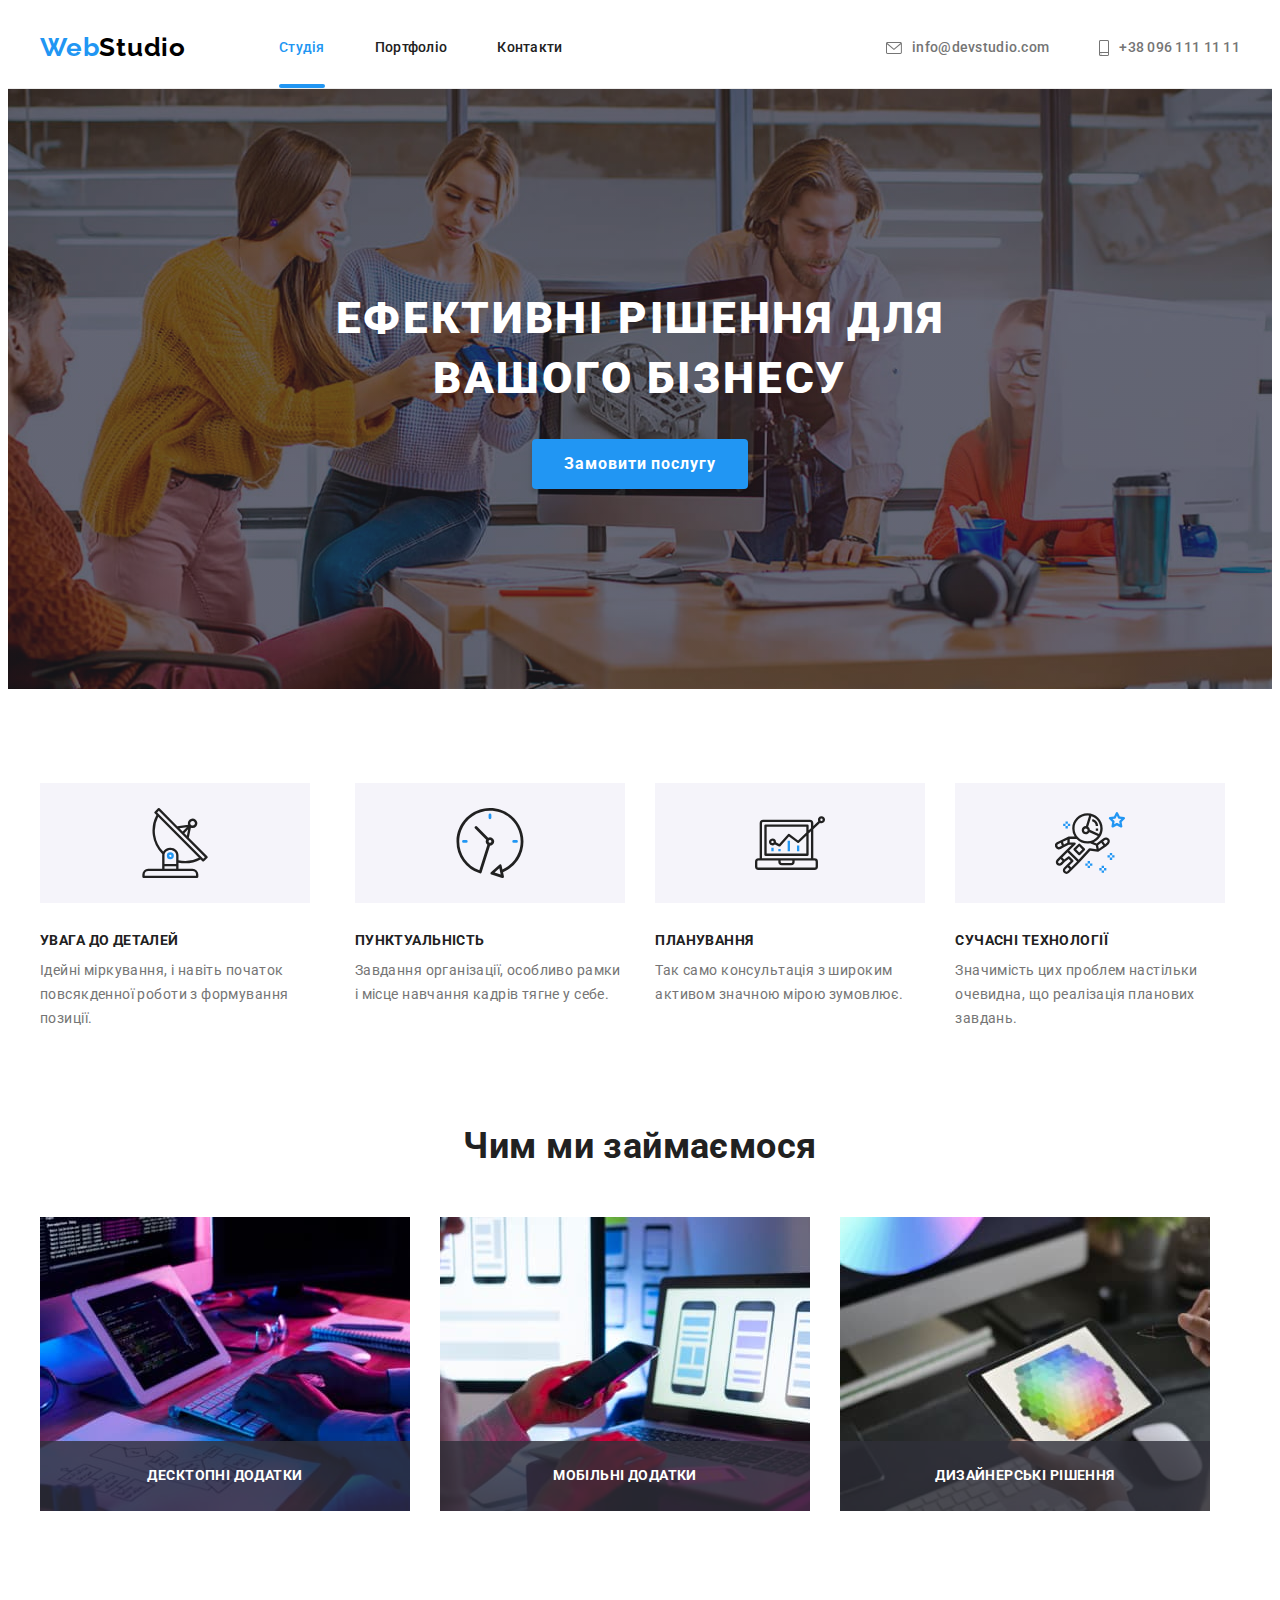
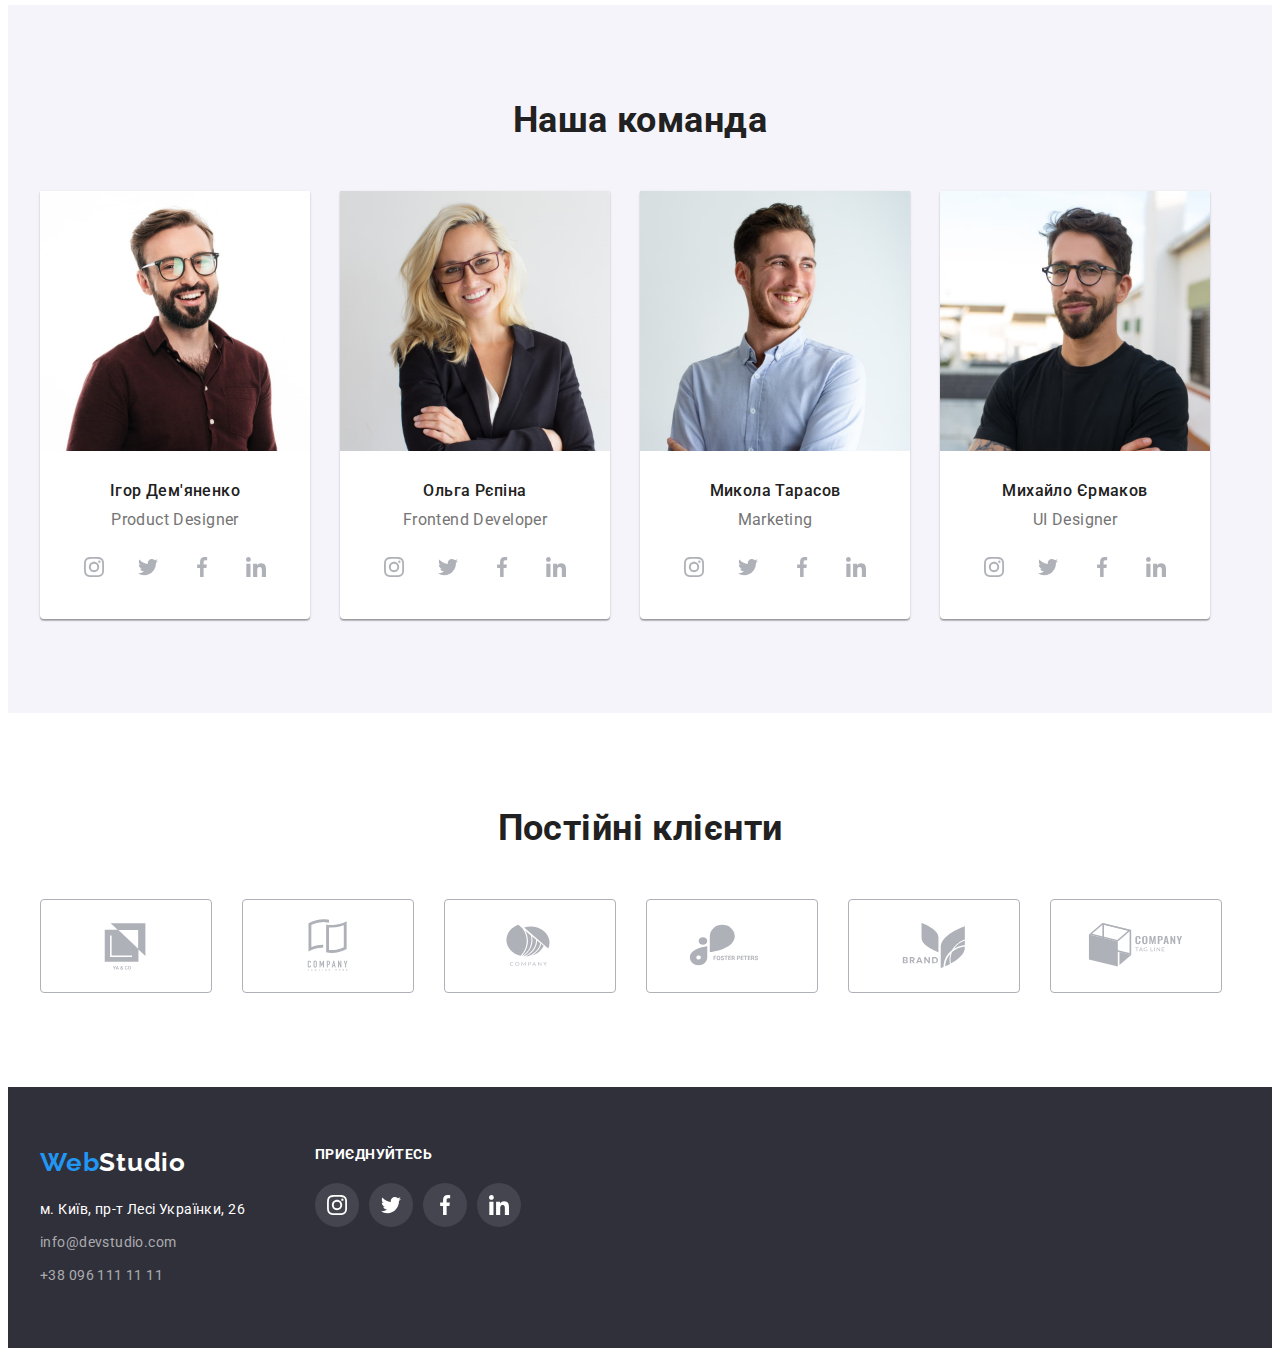
==== index.html @ d4754091 "Initial commit" ====
<!DOCTYPE html>
<html lang="uk">
  <head>
    <meta charset="UTF-8" />
    <meta http-equiv="X-UA-Compatible" content="IE=edge" />
    <meta name="viewport" content="width=device-width, initial-scale=1.0" />
    <title>Студія</title>
    <link rel="preconnect" href="https://fonts.googleapis.com" />
    <link rel="preconnect" href="https://fonts.gstatic.com" crossorigin />
    <link
      href="https://fonts.googleapis.com/css2?family=Raleway:wght@700&family=Roboto:wght@400;500;700;900&display=swap"
      rel="stylesheet"
    />
    <link
      rel="stylesheet"
      href="https://cdnjs.cloudflare.com/ajax/libs/modern-normalize/1.1.0/modern-normalize.min.css"
      integrity="sha512-wpPYUAdjBVSE4KJnH1VR1HeZfpl1ub8YT/NKx4PuQ5NmX2tKuGu6U/JRp5y+Y8XG2tV+wKQpNHVUX03MfMFn9Q=="
      crossorigin="anonymous"
      referrerpolicy="no-referrer"
    />
    <link rel="stylesheet" href="css/styles.css" />
  </head>
  <body>
    <!-- Шапка сайта -->
    <header class="page-header">
      <div class="container">
        <nav class="site-nav">
          <a href="./index.html" class="logo logo-header">
            <span>Web</span>Studio</a
          >
          <ul class="nav-list">
            <li class="item">
              <a href="index.html" class="nav-link active">Студія</a>
            </li>
            <li class="item">
              <a href="portfolio.html" class="nav-link">Портфоліо</a>
            </li>
            <li class="item"><a href="" class="nav-link">Контакти</a></li>
          </ul>
        </nav>
        <ul class="contact">
          <li class="item contact-item">
            <a href="mailto:info@devstudio.com" class="contact-link">
              <svg class="icon" width="16" height="12">
                <use href="./images/icons.svg#envelope"></use>
              </svg>
              info@devstudio.com
            </a>
          </li>
          <li class="item">
            <a href="tel:+380961111111" class="contact-link">
              <svg class="icon" width="10" height="16">
                <use href="./images/icons.svg#smartphone"></use></svg
              >+38 096 111 11 11
            </a>
          </li>
        </ul>
      </div>
    </header>
    <main>
      <!-- Герой -->
      <section class="hero section">
        <h1 class="title-hero">Ефективні рішення для вашого бізнесу</h1>
        <button type="button" class="btn" data-modal-open>
          Замовити послугу
        </button>
      </section>
      <!-- Преимущества -->
      <section class="section features">
        <div class="container">
          <h2 class="visually-hidden">Переваги</h2>
          <ul class="features-list">
            <li class="features-items">
              <div class="features-icon-container">
                <svg width="70" height="70">
                  <use href="./images/icons.svg#antenna"></use>
                </svg>
              </div>
              <h3 class="features-heading heading">Увага до деталей</h3>
              <p class="features-text">
                Ідейні міркування, і навіть початок повсякденної роботи з
                формування позиції.
              </p>
            </li>
            <li class="features-items">
              <div class="features-icon-container">
                <svg width="70" height="70">
                  <use href="./images/icons.svg#clock"></use>
                </svg>
              </div>
              <h3 class="features-heading heading">ПУНКТУАЛЬНІСТЬ</h3>
              <p class="features-text">
                Завдання організації, особливо рамки і місце навчання кадрів
                тягне у себе.
              </p>
            </li>
            <li class="features-items">
              <div class="features-icon-container">
                <svg width="70" height="70">
                  <use href="./images/icons.svg#diagram"></use>
                </svg>
              </div>
              <h3 class="features-heading heading">ПЛАНУВАННЯ</h3>
              <p class="features-text">
                Так само консультація з широким активом значною мірою зумовлює.
              </p>
            </li>
            <li class="features-items">
              <div class="features-icon-container">
                <svg width="70" height="70">
                  <use href="./images/icons.svg#astronaut"></use>
                </svg>
              </div>
              <h3 class="features-heading heading">СУЧАСНІ ТЕХНОЛОГІЇ</h3>
              <p class="features-text">
                Значимість цих проблем настільки очевидна, що реалізація
                планових завдань.
              </p>
            </li>
          </ul>
        </div>
      </section>
      <!-- Чем мы занимаемся -->
      <section class="section work">
        <div class="container">
          <h2 class="title">Чим ми займаємося</h2>
          <ul class="work-list">
            <li class="work-items">
              <img
                src="./images/box1.jpg"
                alt="Десктопное приложение"
                width="370"
              />
              <p class="work-heading heading">Десктопні додатки</p>
            </li>
            <li class="work-items">
              <img
                src="./images/box2.jpg"
                alt="Мобильное приложение"
                width="370"
              />
              <p class="work-heading heading">Мобільні додатки</p>
            </li>
            <li class="work-items">
              <img
                src="./images/box3.jpg"
                alt="Дизайнерское решения"
                width="370"
              />
              <p class="work-heading heading">Дизайнерські рішення</p>
            </li>
          </ul>
        </div>
      </section>
      <!-- Команда -->
      <section class="section team">
        <div class="container">
          <h2 class="title">Наша команда</h2>
          <ul class="team-list">
            <li class="team-items">
              <img
                src="./images/demianenko.jpg"
                alt="Фото Игоря Демьяненко"
                width="270"
              />
              <div class="team-wrapor">
                <h3 class="team-name">Ігор Дем'яненко</h3>
                <p class="team-position">Product Designer</p>
                <ul class="social-list">
                  <li class="socials-item">
                    <a
                      class="socials-link"
                      href=""
                      target="_blank"
                      rel="nofollow noopener noreferrer"
                      aria-label="Instagram"
                      ><svg class="socials-icon" width="20" height="20">
                        <use href="./images/icons.svg#instagram"></use></svg
                    ></a>
                  </li>
                  <li class="socials-item">
                    <a
                      class="socials-link"
                      href=""
                      target="_blank"
                      rel="nofollow noopener noreferrer"
                      aria-label="Twitter"
                      ><svg class="socials-icon" width="20" height="20">
                        <use href="./images/icons.svg#twitter"></use></svg
                    ></a>
                  </li>
                  <li class="socials-item">
                    <a
                      class="socials-link"
                      href=""
                      target="_blank"
                      rel="nofollow noopener noreferrer"
                      aria-label="Facebook"
                      ><svg class="socials-icon" width="20" height="20">
                        <use href="./images/icons.svg#facebook"></use></svg
                    ></a>
                  </li>
                  <li class="socials-item">
                    <a
                      class="socials-link"
                      href=""
                      target="_blank"
                      rel="nofollow noopener noreferrer"
                      aria-label="LinkedIn"
                      ><svg class="socials-icon" width="20" height="20">
                        <use href="./images/icons.svg#linkedin"></use></svg
                    ></a>
                  </li>
                </ul>
              </div>
            </li>
            <li class="team-items">
              <img
                src="./images/repina.jpg"
                alt="Фото Ольги Репиной"
                width="270"
              />
              <div class="team-wrapor">
                <h3 class="team-name">Ольга Рєпіна</h3>
                <p class="team-position">Frontend Developer</p>
                <ul class="social-list">
                  <li class="socials-item">
                    <a
                      class="socials-link"
                      href=""
                      target="_blank"
                      rel="nofollow noopener noreferrer"
                      aria-label="Instagram"
                      ><svg class="socials-icon" width="20" height="20">
                        <use href="./images/icons.svg#instagram"></use></svg
                    ></a>
                  </li>
                  <li class="socials-item">
                    <a
                      class="socials-link"
                      href=""
                      target="_blank"
                      rel="nofollow noopener noreferrer"
                      aria-label="Twitter"
                      ><svg class="socials-icon" width="20" height="20">
                        <use href="./images/icons.svg#twitter"></use></svg
                    ></a>
                  </li>
                  <li class="socials-item">
                    <a
                      class="socials-link"
                      href=""
                      target="_blank"
                      rel="nofollow noopener noreferrer"
                      aria-label="Facebook"
                      ><svg class="socials-icon" width="20" height="20">
                        <use href="./images/icons.svg#facebook"></use></svg
                    ></a>
                  </li>
                  <li class="socials-item">
                    <a
                      class="socials-link"
                      href=""
                      target="_blank"
                      rel="nofollow noopener noreferrer"
                      aria-label="LinkedIn"
                      ><svg class="socials-icon" width="20" height="20">
                        <use href="./images/icons.svg#linkedin"></use></svg
                    ></a>
                  </li>
                </ul>
              </div>
            </li>
            <li class="team-items">
              <img
                src="./images/tarasov.jpg"
                alt="Фото Николая Тарасова"
                width="270"
              />
              <div class="team-wrapor">
                <h3 class="team-name">Микола Тарасов</h3>
                <p class="team-position">Marketing</p>
                <ul class="social-list">
                  <li class="socials-item">
                    <a
                      class="socials-link"
                      href=""
                      target="_blank"
                      rel="nofollow noopener noreferrer"
                      aria-label="Instagram"
                      ><svg class="socials-icon" width="20" height="20">
                        <use href="./images/icons.svg#instagram"></use></svg
                    ></a>
                  </li>
                  <li class="socials-item">
                    <a
                      class="socials-link"
                      href=""
                      target="_blank"
                      rel="nofollow noopener noreferrer"
                      aria-label="Twitter"
                      ><svg class="socials-icon" width="20" height="20">
                        <use href="./images/icons.svg#twitter"></use></svg
                    ></a>
                  </li>
                  <li class="socials-item">
                    <a
                      class="socials-link"
                      href=""
                      target="_blank"
                      rel="nofollow noopener noreferrer"
                      aria-label="Facebook"
                      ><svg class="socials-icon" width="20" height="20">
                        <use href="./images/icons.svg#facebook"></use></svg
                    ></a>
                  </li>
                  <li class="socials-item">
                    <a
                      class="socials-link"
                      href=""
                      target="_blank"
                      rel="nofollow noopener noreferrer"
                      aria-label="LinkedIn"
                      ><svg class="socials-icon" width="20" height="20">
                        <use href="./images/icons.svg#linkedin"></use></svg
                    ></a>
                  </li>
                </ul>
              </div>
            </li>
            <li class="team-items">
              <img
                src="./images/yermakov.jpg"
                alt="Фото Михаила Ермакова"
                width="270"
              />
              <div class="team-wrapor">
                <h3 class="team-name">Михайло Єрмаков</h3>
                <p class="team-position">UI Designer</p>
                <ul class="social-list">
                  <li class="socials-item">
                    <a
                      class="socials-link team-socials-link"
                      href=""
                      target="_blank"
                      rel="nofollow noopener noreferrer"
                      aria-label="Instagram"
                      ><svg class="socials-icon" width="20" height="20">
                        <use href="./images/icons.svg#instagram"></use></svg
                    ></a>
                  </li>
                  <li class="socials-item">
                    <a
                      class="socials-link"
                      href=""
                      target="_blank"
                      rel="nofollow noopener noreferrer"
                      aria-label="Twitter"
                      ><svg class="socials-icon" width="20" height="20">
                        <use href="./images/icons.svg#twitter"></use></svg
                    ></a>
                  </li>
                  <li class="socials-item">
                    <a
                      class="socials-link"
                      href=""
                      target="_blank"
                      rel="nofollow noopener noreferrer"
                      aria-label="Facebook"
                      ><svg class="socials-icon" width="20" height="20">
                        <use href="./images/icons.svg#facebook"></use></svg
                    ></a>
                  </li>
                  <li class="socials-item">
                    <a
                      class="socials-link"
                      href=""
                      target="_blank"
                      rel="nofollow noopener noreferrer"
                      aria-label="LinkedIn"
                      ><svg class="socials-icon" width="20" height="20">
                        <use href="./images/icons.svg#linkedin"></use></svg
                    ></a>
                  </li>
                </ul>
              </div>
            </li>
          </ul>
        </div>
      </section>
      <!-- Клієнти -->

      <section class="section">
        <div class="container">
          <h2 class="title">Постійні клієнти</h2>
          <div>
            <ul class="clients-list">
              <li class="clients-item">
                <a
                  class="clients-link"
                  href=""
                  target="_blank"
                  rel="nofollow noopener noreferrer"
                  aria-label="Company"
                  ><svg class="clients-icon" width="106" height="60">
                    <use href="./images/icons.svg#logo-1"></use></svg
                ></a>
              </li>
              <li>
                <a
                  class="clients-link"
                  href=""
                  target="_blank"
                  rel="nofollow noopener noreferrer"
                  aria-label="Company"
                  ><svg class="clients-icon" width="106" height="60">
                    <use href="./images/icons.svg#logo-2"></use></svg
                ></a>
              </li>
              <li>
                <a
                  class="clients-link"
                  href=""
                  target="_blank"
                  rel="nofollow noopener noreferrer"
                  aria-label="Company"
                  ><svg class="clients-icon" width="106" height="60">
                    <use href="./images/icons.svg#logo-3"></use></svg
                ></a>
              </li>
              <li>
                <a
                  class="clients-link"
                  href=""
                  target="_blank"
                  rel="nofollow noopener noreferrer"
                  aria-label="Company"
                  ><svg class="clients-icon" width="106" height="60">
                    <use href="./images/icons.svg#logo-4"></use></svg
                ></a>
              </li>
              <li>
                <a
                  class="clients-link"
                  href=""
                  target="_blank"
                  rel="nofollow noopener noreferrer"
                  aria-label="Company"
                  ><svg class="clients-icon" width="106" height="60">
                    <use href="./images/icons.svg#logo-5"></use></svg
                ></a>
              </li>
              <li>
                <a
                  class="clients-link"
                  href=""
                  target="_blank"
                  rel="nofollow noopener noreferrer"
                  aria-label="Company"
                  ><svg class="clients-icon" width="106" height="60">
                    <use href="./images/icons.svg#logo-6"></use></svg
                ></a>
              </li>
            </ul>
          </div>
        </div>
      </section>
    </main>
    <!-- Футер -->
    <footer class="footer">
      <div class="container footer-container">
        <div>
          <a href="./index.html" class="logo logo-footer">
            <span>Web</span>Studio</a
          >
          <address>
            <ul class="address-list">
              <li class="address-items">
                <a href="" class="footer-contact"
                  >м. Київ, пр-т Лесі Українки, 26</a
                >
              </li>
              <li class="address-items">
                <a href="mailto:info@devstudio.com" class="link-footer"
                  >info@devstudio.com</a
                >
              </li>
              <li class="address-items">
                <a href="tel:+380961111111" class="link-footer"
                  >+38 096 111 11 11</a
                >
              </li>
            </ul>
          </address>
        </div>
        <div class="footer-social-wrap">
          <h2 class="footer-social-title">приєднуйтесь</h2>
          <ul class="social-list">
            <li class="socials-item">
              <a
                class="socials-link footer-socials-link"
                href=""
                target="_blank"
                rel="nofollow noopener noreferrer"
                aria-label="Instagram"
                ><svg class="footer-icon" width="20" height="20">
                  <use href="./images/icons.svg#instagram"></use></svg
              ></a>
            </li>
            <li class="socials-item">
              <a
                class="socials-link footer-socials-link"
                href=""
                target="_blank"
                rel="nofollow noopener noreferrer"
                aria-label="Twitter"
                ><svg class="footer-icon" width="20" height="20">
                  <use href="./images/icons.svg#twitter"></use></svg
              ></a>
            </li>
            <li class="socials-item">
              <a
                class="socials-link footer-socials-link"
                href=""
                target="_blank"
                rel="nofollow noopener noreferrer"
                aria-label="Facebook"
                ><svg class="footer-icon" width="20" height="20">
                  <use href="./images/icons.svg#facebook"></use></svg
              ></a>
            </li>
            <li class="socials-item">
              <a
                class="socials-link footer-socials-link"
                href=""
                target="_blank"
                rel="nofollow noopener noreferrer"
                aria-label="LinkedIn"
                ><svg class="footer-icon" width="20" height="20">
                  <use href="./images/icons.svg#linkedin"></use></svg
              ></a>
            </li>
          </ul>
        </div>
      </div>
    </footer>

    <!-- Modal -->

    <div class="backdrop is-hidden" data-modal>
      <div class="modal">
        <button class="modal-btn" type="button" data-modal-close>
          <svg class="modal-icon" width="18" height="18">
            <use href="./images/icons.svg#button"></use>
          </svg>
        </button>
      </div>
    </div>

    <script src="./js/modal.js"></script>
  </body>
</html>
---- css/styles.css ----
html {
    box-sizing: border-box;
}

*
*::before,
*::after {
    box-sizing: inherit;
}

:root {
    --primery-text-color: #757575;
    --title-text-color: #212121;
    --acсуте-color: #E5E5E5;
    --primary-white-color: #FFFFFF;
    --primary-button-color: #F5F4FA;
    --hover-focus-color: #2196F3;
    --base-color: #2F303A;
    --light-bc-color: #F5F4FA;
    --icon-main-color: #AFB1B8;
        
    /* Анімація */

    --anim-shown: 250ms cubic-bezier(0.4, 0, 0.2, 1);
}

body {
    background-color: var(--primary-white-color);
    color: var(--primery-text-color);
    font-family: 'Roboto', sans-serif;
    font-size: 14px;
    line-height: 1.71;    
    letter-spacing: 0.03em;
}

h1,
h2,
h3,
h4,
p {
    margin-top: 0;
    margin-bottom: 0;
}

ul {
    list-style: none;
    padding: 0;
    margin: 0;
}

a {
    text-decoration: none;
    color: inherit;
}

img {
    display: block;
    max-width: 100%;
    height: auto;
}

address {
    font-style: normal;
}

.container {
    margin-left: auto;
    margin-right: auto;
    width: 1200px;
    padding-left: 15px;
    padding-right: 15px;

}

.section {
    padding-top: 94px;
    padding-bottom: 94px;
}

.heading {
    font-size: 14px;
    line-height: 1.14;
    text-transform: uppercase;

}

/* Шапка сайта */
.page-header {
    background-color: var(--primary-white-color);
    border-bottom: 1px solid #ECECEC;

}

.page-header>div {
    display: flex;
    justify-content: space-between;    
}

.site-nav {
    display: flex;
    align-items: center;    
}

.logo {
    font-family: 'Raleway', sans-serif;    
    font-weight: 700;
    font-size: 26px;
    line-height: 1.2;
    letter-spacing: 0.03em;   
}

.logo-header {
    color: #000000;
    margin-right: 93px;
} 

.logo span {
    color: var(--hover-focus-color);
}

.nav-list, .contact {
    display: flex;
}

.nav-list .item:not(:last-child),
.contact .item:not(:last-child) {
    margin-right: 50px;
}

.nav-link, .contact-link {
   
    padding-top: 32px;
    padding-bottom: 32px;

    font-weight: 500;
    font-size: 14px;
    line-height: 1.14;
    letter-spacing: 0.02em; 

    transition: color var(--anim-shown);
}

.nav-link {
    position: relative;
    color: var(--title-text-color);
   
}

.nav-link.active {
    color: var(--hover-focus-color);
}

.nav-link.active::after {
    content: "";
    position: absolute;   
    left: 0;
    bottom: -1px;
    display: block;
   
    height: 4px;
    width: 100%;
    border-radius: 2px;
    
    
    background-color: var(--hover-focus-color);
}

.nav-link:hover,
.nav-link:focus,
.contact-link:hover,
.contact-link:focus,
.link-footer:hover,
.link-footer:focus {
    color: var(--hover-focus-color);
}

.contact-link {
    display: flex;
    justify-content: center;
    align-items: center;
    gap: 10px;
}

.icon {
    fill: currentColor;
}

/* Студия */

.hero {
    max-width: 1600px; ;
    padding: 200px 0;
    margin-left: auto;
    margin-right: auto;
    
    text-align: center;
    
    background-color: var(--base-color);
    background-image: linear-gradient(to right, rgba(47, 48, 58, 0.4), rgba(47, 48, 58, 0.4)), 
        url(../images/hero.jpg);
    background-repeat: no-repeat;
    background-position:center;
}

.title-hero {
    width: 696px;
    margin-left: auto;
    margin-right: auto;
    margin-bottom: 30px;
    color: var(--primary-white-color);
    font-weight: 900;
    font-size: 44px;
    line-height: 1.36;   
    letter-spacing: 0.06em;
    text-transform: uppercase;
}

.btn {
    border: 0;
    padding: 10px 32px;
    box-shadow: 0px 4px 4px rgba(0, 0, 0, 0.15);
    border-radius: 4px;   
    font-family: inherit;
    background-color: var(--hover-focus-color);
    color: var(--primary-white-color);
    font-weight: 700;
    font-size: 16px;
    line-height: 1.88;
    letter-spacing: 0.06em;
    cursor: pointer;   

    transition: background-color var(--anim-shown);
}

.btn:hover,
.btn:focus {
    background-color: #188CE8;

}

/* Преимущества */

.visually-hidden {
    position: absolute;
    width: 1px;
    height: 1px;
    margin: -1px;
    border: 0;
    padding: 0;
    white-space: nowrap;
    clip-path: inset(100%);
    clip: rect(0 0 0 0);
    overflow: hidden;
}

.features-list {
    display: flex;
}

.features-icon-container {
    display: flex;
    justify-content: center;
    align-items: center;
    margin-bottom: 30px;
    width: 270px;
    height: 120px;
    background-color:var(--light-bc-color);
}

.features-items {
    width: calc((100%-90px)/4);
}

.features-items:not(:last-child) {
    margin-right: 30px;
}

.features-heading {
    margin-bottom: 10px;
    color: var(--title-text-color);
    
}

/*  Чем мы занимаемся */

.title {
    margin-bottom: 50px;
    color: var(--title-text-color);
    font-size: 36px;
    line-height:1.17;
    text-align: center;
}

.section.work {
    padding-top: 0;
}

.work-list {
    display: flex;
}

.work-items {
    position: relative;
}

.work-items:not(:last-child),
.team-items:not(:last-child)
 {
    margin-right: 30px;
}

.work-heading {
    position: absolute;
    bottom: 0;
    left: 0;
    padding-top: 27px;
    padding-bottom: 27px;

    width: 100%;
    font-weight: 700;
    text-align: center;
    color: var(--primary-white-color);

    background: rgba(47, 48, 58, 0.8);
} 

/* Команда */

.team {
    background-color: var(--primary-button-color);
}

.team-list {
    display: flex;
}

.team-items{
    background-color: var(--primary-white-color);
    box-shadow: 0px 1px 3px rgba(0, 0, 0, 0.12), 0px 1px 1px rgba(0, 0, 0, 0.14), 0px 2px 1px rgba(0, 0, 0, 0.2);
    border-radius: 0px 0px 4px 4px;    
}

.team-wrapor {
    padding: 30px 10px;
}

.team-name {    
    margin-bottom: 10px;
    color: var(--title-text-color);
    font-weight: 500;
    font-size: 16px;
    line-height: 1.19;
    text-align: center;
}

.team-position {
    margin-bottom: 16px;
    font-size: 16px;
    line-height: 1.19;
    text-align: center;
}

.social-list {
    display: flex;
    justify-content: center;
    gap: 10px;
}

.socials-link {
   
    display: flex;
    justify-content: center;
    align-items: center;
    width: 44px;
    height: 44px;
    border-radius: 50%;

    transition: background-color var(--anim-shown);
   
}

.socials-icon {
    fill: var(--icon-main-color);
    transition: fill var(--anim-shown);
}

.socials-link:hover,
.socials-link:focus {
    background-color: var(--hover-focus-color);
}

.socials-link:hover .socials-icon,
.socials-link:focus .socials-icon { 
    fill: var(--primary-white-color);
}



/* Клієнти */

.clients-list {
    display: flex;
    gap: 30px;
}

.clients-link {
    display: flex;
    justify-content: center;
    align-items: center;
    width: 170px;
    height: 92px;
    border: 1px solid var(--icon-main-color);
    border-radius: 4px;
    
    transition: border var(--anim-shown);
}

.clients-link:hover,
.clients-link:focus {
    border: 1px solid var(--hover-focus-color);
}

.clients-icon {
    fill: var(--icon-main-color);
    transition: fill var(--anim-shown);
}

.clients-link:hover .clients-icon,
.clients-link:focus .clients-icon {
    fill: var(--hover-focus-color);
}


/* Футер */

.logo-footer {
    display: inline-block;
    margin-bottom: 20px;
    color: #FFFFFF;
    
}

.footer {
    background-color: var(--base-color);
    padding: 60px 0;
}

.address-items:not(:last-child) {
    margin-bottom: 9px;
}

.footer-contact {
    color: var(--primary-white-color);    
}

.link-footer {
    color: rgba(255, 255, 255, 0.6);

    transition: color var(--anim-shown);
}

.footer-social-title {
    margin-bottom: 20px;
    font-size: 14px;
    line-height: 1.14;
    letter-spacing: 0.03em;
    text-transform: uppercase;

    color: var(--primary-white-color);
}

.footer-social-wrap {
    margin-left: 70px;
}


.footer-socials-link {
    background-color: rgba(100%, 100%, 100%, 10%);

}

.footer-icon {
    fill: var(--primary-white-color);
}

/* Портфолио */

.footer-container {
    display: flex;
}

.filter-list {
    display: flex;
    justify-content: center;
    margin-bottom: 50px;
}

.filter-items:not(:last-child) {
    margin-right: 8px;
    
}

.filter-btn {
    background-color: var(--primary-button-color);
    color: var(--title-text-color);
    padding: 6px 22px;
    font-family: inherit;
    font-weight: 500;
    font-size: 16px;
    line-height: 1.62;
    text-align: center;
    letter-spacing: 0.03em;
    cursor: pointer;
    border: 0;
    border-radius: 4px;

    transition: background-color var(--anim-shown), color var(--anim-shown), box-shadow  var(--anim-shown);
}

.filter-btn:hover,
.filter-btn:focus {
    background-color: var(--hover-focus-color);
    color: var(--primary-white-color);
    box-shadow: 0px 3px 1px rgba(0, 0, 0, 0.1), 0px 1px 2px rgba(0, 0, 0, 0.08), 0px 2px 2px rgba(0, 0, 0, 0.12);
}

.active-btn {
    background-color: var(--hover-focus-color);
    color: var(--primary-white-color);
    box-shadow: 0px 3px 1px rgba(0, 0, 0, 0.1), 0px 1px 2px rgba(0, 0, 0, 0.08), 0px 2px 2px rgba(0, 0, 0, 0.12);
}

.portfolio-list {
    display: flex;
    flex-wrap: wrap;
    gap: 30px;
}

.portfolio-items {
    flex-basis: calc((100% - 60px) / 3);
    background-color: var(--primary-white-color);
    
    cursor: pointer;
}

.portfolio-link {
    
    display: block;

    transition: box-shadow var(--anim-shown);
}

.portfolio-box {
   
    padding: 20px 24px;
    border-right: 1px solid #EEEEEE;
    border-left: 1px solid #EEEEEE;
    border-bottom: 1px solid #EEEEEE;
}

.portfolio-wrap {
    position: relative;
    overflow: hidden;
}

.portfolio-aside {

    position: absolute;
    top: 0;
    left: 0;

    display: flex;
    align-items: center;
    justify-content: center;
    
    width: 100%;
    height: 100%;
    padding: 24px;
    background-color:rgba(33, 150, 243, 0.9);
    
    transform: translateY(100%);
    transition: transform var(--anim-shown) ;



   
}

.portfolio-desc {
    font-size: 18px;
    line-height: 1.56;

    color:var(--primary-white-color);
    
}

.portfolio-link:hover,
.portfolio-link:focus {
    box-shadow: 0px 1px 1px rgba(0, 0, 0, 0.12), 0px 4px 4px rgba(0, 0, 0, 0.06), 1px 4px 6px rgba(0, 0, 0, 0.16);
}

.portfolio-link:hover .portfolio-aside,
.portfolio-link:focus .portfolio-aside {
    transform: translateY(0);
}


.portfolio-name {    
    margin-bottom: 4px;
    color: var(--title-text-color);
    font-size: 18px;
    line-height: 2;
    letter-spacing: 0.06em;
}

.portfolio-text {
    font-size: 16px;
    line-height: 1.88;
}

/* Modal */

.backdrop {
    position: fixed;
    top: 0;
    left: 0;
    width: 100%;
    height: 100%;

    background-color: rgba(0, 0, 0, 0.2) ;

    transition: opacity var(--anim-shown), visibility var(--anim-shown) ;
}

.backdrop.is-hidden {
    opacity: 0;
    visibility: hidden;
    pointer-events: none;
}

.modal {
    position: absolute;
    top: 50%;
    left: 50%;
    transform: translate(-50%, -50%);

    width: 528px;
    min-height: 581px;
    border-radius: 4px;

    background-color: var(--primary-white-color);
    box-shadow: 0px 1px 3px rgba(0, 0, 0, 0.12), 0px 1px 1px rgba(0, 0, 0, 0.14), 0px 2px 1px rgba(0, 0, 0, 0.2);


}

.modal-btn {

    display: block;
    position: absolute;
    top: 8px;
    right: 8px;
    display: flex;
    justify-content: center;
    align-items: center;
    width: 30px;
    height: 30px;
    border: 1px solid rgba(0, 0, 0, 0.1);;
    border-radius: 50%;
    background-color: var(--primary-white-color);
    
    cursor: pointer;
   
   
}

.modal-icon {
    position: absolute;
    transition: fill var(--anim-shown)
}

.modal-btn:hover .modal-icon,
.modal-btn:focus .modal-icon {
    fill: var(--hover-focus-color);
}
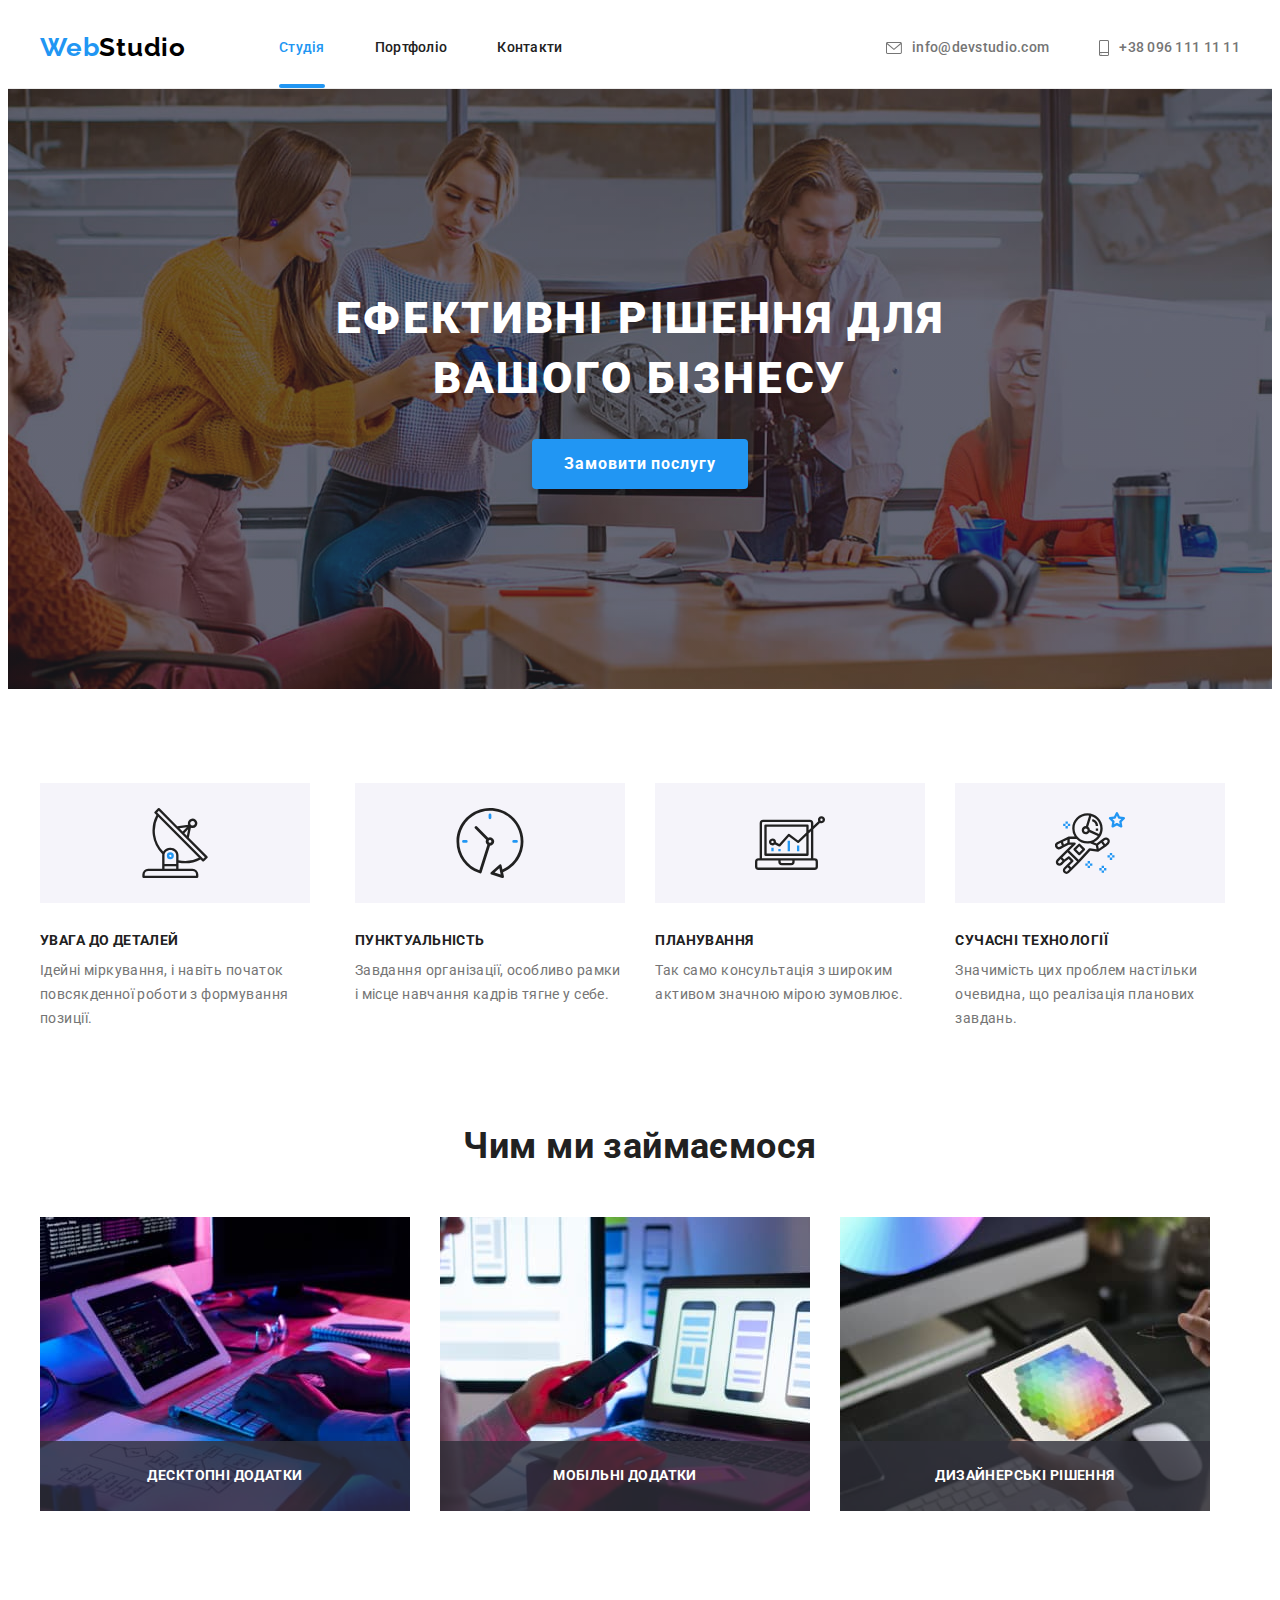
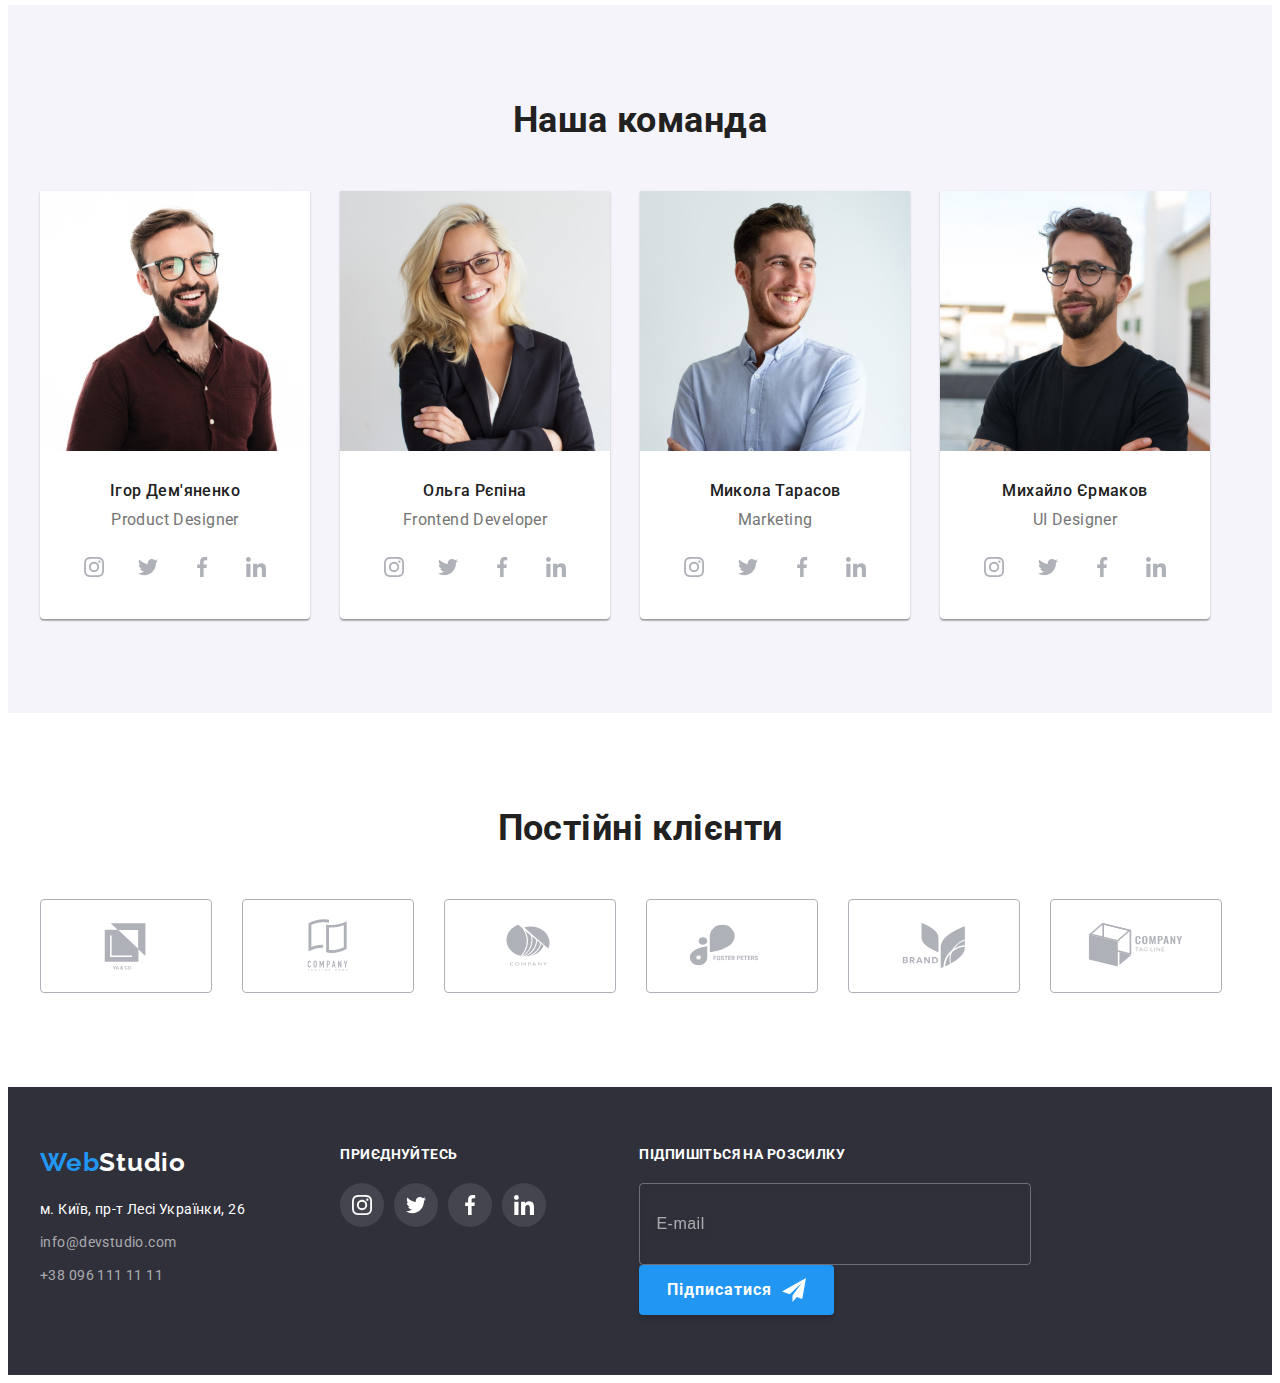
==== commit 0a4b8fd4: "Додає форми" ====
--- a/index.html
+++ b/index.html
@@ -25,22 +25,22 @@
     <header class="page-header">
       <div class="container">
         <nav class="site-nav">
-          <a href="./index.html" class="logo logo-header">
+          <a href="./index.html" class="link logo logo-header">
             <span>Web</span>Studio</a
           >
           <ul class="nav-list">
             <li class="item">
-              <a href="index.html" class="nav-link active">Студія</a>
+              <a href="index.html" class="link nav-link active">Студія</a>
             </li>
             <li class="item">
-              <a href="portfolio.html" class="nav-link">Портфоліо</a>
-            </li>
-            <li class="item"><a href="" class="nav-link">Контакти</a></li>
+              <a href="portfolio.html" class="link nav-link">Портфоліо</a>
+            </li>
+            <li class="item"><a href="" class="link nav-link">Контакти</a></li>
           </ul>
         </nav>
         <ul class="contact">
           <li class="item contact-item">
-            <a href="mailto:info@devstudio.com" class="contact-link">
+            <a href="mailto:info@devstudio.com" class="link contact-link">
               <svg class="icon" width="16" height="12">
                 <use href="./images/icons.svg#envelope"></use>
               </svg>
@@ -48,7 +48,7 @@
             </a>
           </li>
           <li class="item">
-            <a href="tel:+380961111111" class="contact-link">
+            <a href="tel:+380961111111" class="link contact-link">
               <svg class="icon" width="10" height="16">
                 <use href="./images/icons.svg#smartphone"></use></svg
               >+38 096 111 11 11
@@ -61,7 +61,7 @@
       <!-- Герой -->
       <section class="hero section">
         <h1 class="title-hero">Ефективні рішення для вашого бізнесу</h1>
-        <button type="button" class="btn" data-modal-open>
+        <button type="button" class="btn hero-btn" data-modal-open>
           Замовити послугу
         </button>
       </section>
@@ -169,7 +169,7 @@
                 <ul class="social-list">
                   <li class="socials-item">
                     <a
-                      class="socials-link"
+                      class="link socials-link"
                       href=""
                       target="_blank"
                       rel="nofollow noopener noreferrer"
@@ -180,7 +180,7 @@
                   </li>
                   <li class="socials-item">
                     <a
-                      class="socials-link"
+                      class="link socials-link"
                       href=""
                       target="_blank"
                       rel="nofollow noopener noreferrer"
@@ -191,7 +191,7 @@
                   </li>
                   <li class="socials-item">
                     <a
-                      class="socials-link"
+                      class="link socials-link"
                       href=""
                       target="_blank"
                       rel="nofollow noopener noreferrer"
@@ -202,7 +202,7 @@
                   </li>
                   <li class="socials-item">
                     <a
-                      class="socials-link"
+                      class="link socials-link"
                       href=""
                       target="_blank"
                       rel="nofollow noopener noreferrer"
@@ -226,7 +226,7 @@
                 <ul class="social-list">
                   <li class="socials-item">
                     <a
-                      class="socials-link"
+                      class="link socials-link"
                       href=""
                       target="_blank"
                       rel="nofollow noopener noreferrer"
@@ -237,7 +237,7 @@
                   </li>
                   <li class="socials-item">
                     <a
-                      class="socials-link"
+                      class="link socials-link"
                       href=""
                       target="_blank"
                       rel="nofollow noopener noreferrer"
@@ -248,7 +248,7 @@
                   </li>
                   <li class="socials-item">
                     <a
-                      class="socials-link"
+                      class="link socials-link"
                       href=""
                       target="_blank"
                       rel="nofollow noopener noreferrer"
@@ -259,7 +259,7 @@
                   </li>
                   <li class="socials-item">
                     <a
-                      class="socials-link"
+                      class="link socials-link"
                       href=""
                       target="_blank"
                       rel="nofollow noopener noreferrer"
@@ -283,7 +283,7 @@
                 <ul class="social-list">
                   <li class="socials-item">
                     <a
-                      class="socials-link"
+                      class="link socials-link"
                       href=""
                       target="_blank"
                       rel="nofollow noopener noreferrer"
@@ -294,7 +294,7 @@
                   </li>
                   <li class="socials-item">
                     <a
-                      class="socials-link"
+                      class="link socials-link"
                       href=""
                       target="_blank"
                       rel="nofollow noopener noreferrer"
@@ -305,7 +305,7 @@
                   </li>
                   <li class="socials-item">
                     <a
-                      class="socials-link"
+                      class="link socials-link"
                       href=""
                       target="_blank"
                       rel="nofollow noopener noreferrer"
@@ -316,7 +316,7 @@
                   </li>
                   <li class="socials-item">
                     <a
-                      class="socials-link"
+                      class="link socials-link"
                       href=""
                       target="_blank"
                       rel="nofollow noopener noreferrer"
@@ -340,7 +340,7 @@
                 <ul class="social-list">
                   <li class="socials-item">
                     <a
-                      class="socials-link team-socials-link"
+                      class="link socials-link team-socials-link"
                       href=""
                       target="_blank"
                       rel="nofollow noopener noreferrer"
@@ -351,7 +351,7 @@
                   </li>
                   <li class="socials-item">
                     <a
-                      class="socials-link"
+                      class="link socials-link"
                       href=""
                       target="_blank"
                       rel="nofollow noopener noreferrer"
@@ -362,7 +362,7 @@
                   </li>
                   <li class="socials-item">
                     <a
-                      class="socials-link"
+                      class="link socials-link"
                       href=""
                       target="_blank"
                       rel="nofollow noopener noreferrer"
@@ -373,7 +373,7 @@
                   </li>
                   <li class="socials-item">
                     <a
-                      class="socials-link"
+                      class="link socials-link"
                       href=""
                       target="_blank"
                       rel="nofollow noopener noreferrer"
@@ -397,7 +397,7 @@
             <ul class="clients-list">
               <li class="clients-item">
                 <a
-                  class="clients-link"
+                  class="link clients-link"
                   href=""
                   target="_blank"
                   rel="nofollow noopener noreferrer"
@@ -408,7 +408,7 @@
               </li>
               <li>
                 <a
-                  class="clients-link"
+                  class="link clients-link"
                   href=""
                   target="_blank"
                   rel="nofollow noopener noreferrer"
@@ -419,7 +419,7 @@
               </li>
               <li>
                 <a
-                  class="clients-link"
+                  class="link clients-link"
                   href=""
                   target="_blank"
                   rel="nofollow noopener noreferrer"
@@ -430,7 +430,7 @@
               </li>
               <li>
                 <a
-                  class="clients-link"
+                  class="link clients-link"
                   href=""
                   target="_blank"
                   rel="nofollow noopener noreferrer"
@@ -441,7 +441,7 @@
               </li>
               <li>
                 <a
-                  class="clients-link"
+                  class="link clients-link"
                   href=""
                   target="_blank"
                   rel="nofollow noopener noreferrer"
@@ -452,7 +452,7 @@
               </li>
               <li>
                 <a
-                  class="clients-link"
+                  class="link clients-link"
                   href=""
                   target="_blank"
                   rel="nofollow noopener noreferrer"
@@ -469,24 +469,24 @@
     <!-- Футер -->
     <footer class="footer">
       <div class="container footer-container">
-        <div>
-          <a href="./index.html" class="logo logo-footer">
+        <div class="contact-wrap">
+          <a href="./index.html" class="link logo logo-footer">
             <span>Web</span>Studio</a
           >
           <address>
             <ul class="address-list">
               <li class="address-items">
-                <a href="" class="footer-contact"
+                <a href="" class="link footer-contact"
                   >м. Київ, пр-т Лесі Українки, 26</a
                 >
               </li>
               <li class="address-items">
-                <a href="mailto:info@devstudio.com" class="link-footer"
+                <a href="mailto:info@devstudio.com" class="link link-footer"
                   >info@devstudio.com</a
                 >
               </li>
               <li class="address-items">
-                <a href="tel:+380961111111" class="link-footer"
+                <a href="tel:+380961111111" class="link link-footer"
                   >+38 096 111 11 11</a
                 >
               </li>
@@ -494,11 +494,11 @@
           </address>
         </div>
         <div class="footer-social-wrap">
-          <h2 class="footer-social-title">приєднуйтесь</h2>
+          <h2 class="footer-title">приєднуйтесь</h2>
           <ul class="social-list">
             <li class="socials-item">
               <a
-                class="socials-link footer-socials-link"
+                class="link socials-link footer-socials-link"
                 href=""
                 target="_blank"
                 rel="nofollow noopener noreferrer"
@@ -509,7 +509,7 @@
             </li>
             <li class="socials-item">
               <a
-                class="socials-link footer-socials-link"
+                class="link socials-link footer-socials-link"
                 href=""
                 target="_blank"
                 rel="nofollow noopener noreferrer"
@@ -520,7 +520,7 @@
             </li>
             <li class="socials-item">
               <a
-                class="socials-link footer-socials-link"
+                class="link socials-link footer-socials-link"
                 href=""
                 target="_blank"
                 rel="nofollow noopener noreferrer"
@@ -531,7 +531,7 @@
             </li>
             <li class="socials-item">
               <a
-                class="socials-link footer-socials-link"
+                class="link socials-link footer-socials-link"
                 href=""
                 target="_blank"
                 rel="nofollow noopener noreferrer"
@@ -541,6 +541,26 @@
               ></a>
             </li>
           </ul>
+        </div>
+
+        <div class="subscription">
+          <h2 class="footer-title">Підпишіться на розсилку</h2>
+          <form class="subscription-form" name="subscription-form">
+            <label>
+              <input
+                class="subscription-field"
+                type="email"
+                name="user-email"
+                placeholder="E-mail"
+              />
+            </label>
+            <button class="subscription-btn btn" type="submit">
+              Підписатися
+              <svg class="subscription-icon" width="24" height="24">
+                <use href="./images/icons.svg#send"></use>
+              </svg>
+            </button>
+          </form>
         </div>
       </div>
     </footer>
@@ -554,6 +574,68 @@
             <use href="./images/icons.svg#button"></use>
           </svg>
         </button>
+        <form class="register-form" name="register-form">
+          <strong class="register-title"
+            >Залиште свої дані, ми вам передзвонимо</strong
+          >
+          <div class="register-group" role="group">
+            <label class="register-wrap">
+              <span class="register-label">Ім'я</span>
+              <input class="register-field" name="user-name" type="text" />
+              <svg class="register-icon" width="18" height="18">
+                <use href="./images/icons.svg#person"></use>
+              </svg>
+            </label>
+            <label class="register-wrap">
+              <span class="register-label">Телефон</span>
+              <input class="register-field" name="user-phone" type="tel" />
+              <svg class="register-icon" width="18" height="18">
+                <use href="./images/icons.svg#phone"></use>
+              </svg>
+            </label>
+            <label class="register-wrap">
+              <span class="register-label">Пошта</span>
+              <input class="register-field" name="user-mail" type="email" />
+              <svg class="register-icon" width="18" height="18">
+                <use href="./images/icons.svg#email"></use>
+              </svg>
+            </label>
+            <label class="register-wrap">
+              <span class="register-label">Коментар</span>
+              <textarea
+                class="register-message"
+                name="user-message"
+                rows="10"
+                placeholder="Введіть текст"
+              ></textarea>
+            </label>
+          </div>
+
+          <label class="register-agreement">
+            <input
+              class="register-checkbox visually-hidden"
+              type="checkbox"
+              name="user-agreement"
+            />
+            <svg class="register-checkbox" width="16" height="15">
+              <use class="unchek-icon" href="./images/icons.svg#uncheck"></use>
+              <use class="check-icon" href="./images/icons.svg#check"></use>
+            </svg>
+            <span class="register-agreement-text"
+              >Погоджуюся з розсилкою та приймаю
+              <a
+                class="agreement-link"
+                href=""
+                target="_blank"
+                rel="nofollow noopener noreferrer"
+              >
+                Умови договору
+              </a></span
+            >
+          </label>
+
+          <button class="btn register-btn" type="submit">Відправити</button>
+        </form>
       </div>
     </div>
 
--- a/css/styles.css
+++ b/css/styles.css
@@ -15,9 +15,12 @@
     --primary-white-color: #FFFFFF;
     --primary-button-color: #F5F4FA;
     --hover-focus-color: #2196F3;
+    --bg-hover-btn: #188CE8;
     --base-color: #2F303A;
     --light-bc-color: #F5F4FA;
     --icon-main-color: #AFB1B8;
+
+    --grey-cl-15: rgba(0, 0, 0, 0.15);
         
     /* Анімація */
 
@@ -48,10 +51,7 @@
     margin: 0;
 }
 
-a {
-    text-decoration: none;
-    color: inherit;
-}
+
 
 img {
     display: block;
@@ -61,6 +61,11 @@
 
 address {
     font-style: normal;
+}
+
+.link {
+    text-decoration: none;
+    color: inherit;
 }
 
 .container {
@@ -75,6 +80,23 @@
 .section {
     padding-top: 94px;
     padding-bottom: 94px;
+}
+
+.btn {
+    border: 0;
+    box-shadow: 0px 4px 4px var(--grey-cl-15);
+    border-radius: 4px;
+    font-family: inherit;
+    background-color: var(--hover-focus-color);
+    color: var(--primary-white-color);
+    font-weight: 700;
+    font-size: 16px;
+    line-height: 1.88;
+    letter-spacing: 0.06em;
+    cursor: pointer;
+
+    transition: background-color var(--anim-shown);
+
 }
 
 .heading {
@@ -215,26 +237,17 @@
     text-transform: uppercase;
 }
 
-.btn {
-    border: 0;
+
+
+.hero-btn {
     padding: 10px 32px;
-    box-shadow: 0px 4px 4px rgba(0, 0, 0, 0.15);
-    border-radius: 4px;   
-    font-family: inherit;
-    background-color: var(--hover-focus-color);
-    color: var(--primary-white-color);
-    font-weight: 700;
-    font-size: 16px;
-    line-height: 1.88;
-    letter-spacing: 0.06em;
-    cursor: pointer;   
-
-    transition: background-color var(--anim-shown);
-}
+    
+}
+
 
 .btn:hover,
 .btn:focus {
-    background-color: #188CE8;
+    background-color: var(--bg-hover-btn);
 
 }
 
@@ -445,6 +458,10 @@
     padding: 60px 0;
 }
 
+.contact-wrap {
+    width: 231px;
+}
+
 .address-items:not(:last-child) {
     margin-bottom: 9px;
 }
@@ -459,7 +476,7 @@
     transition: color var(--anim-shown);
 }
 
-.footer-social-title {
+.footer-title {
     margin-bottom: 20px;
     font-size: 14px;
     line-height: 1.14;
@@ -471,17 +488,70 @@
 
 .footer-social-wrap {
     margin-left: 70px;
+    margin-right: 93px;
 }
 
 
 .footer-socials-link {
-    background-color: rgba(100%, 100%, 100%, 10%);
+    background-color: rgba(255, 255, 255, 0.1);
 
 }
 
 .footer-icon {
     fill: var(--primary-white-color);
 }
+
+/* Підписка */
+
+.subscription-title {
+    
+    text-transform: uppercase;
+
+    color: var(--primary-white-color);
+}
+
+.subscription-field {
+    width: 358px;
+    height: 50px;
+    padding: 15px 16px;
+
+    font-size: 16px;
+    line-height: 1.25;
+    letter-spacing: 0.03em;
+
+    background-color: transparent;
+    border: 1px solid rgba(255, 255, 255, 0.3);
+    filter: drop-shadow(0px 4px 4px var(--grey-cl-15));
+    border-radius: 4px;
+    margin-right: 12px;
+    color: var(--primary-white-color);
+   
+
+}
+
+
+.subscription-field::placeholder {
+
+    font-size: 16px;
+    line-height: 1.25;
+    letter-spacing: 0.03em;
+    color: rgba(255, 255, 255, 0.6);
+}
+
+.subscription-btn { 
+    display: inline-flex;
+    align-items: center;
+    justify-content: center;
+    gap: 10px;
+    padding: 10px 28px;
+    
+
+}
+   
+.subscription-icon {
+    fill: var(--primary-white-color);
+}
+
 
 /* Портфолио */
 
@@ -646,6 +716,7 @@
 
     width: 528px;
     min-height: 581px;
+    padding: 40px;
     border-radius: 4px;
 
     background-color: var(--primary-white-color);
@@ -682,4 +753,136 @@
 .modal-btn:hover .modal-icon,
 .modal-btn:focus .modal-icon {
     fill: var(--hover-focus-color);
+}
+
+.register-title {
+    display: block;
+    margin-bottom: 12px;
+
+    
+    font-size: 20px;
+    line-height:1.15;
+    text-align: center;
+    letter-spacing: 0.03em;
+
+    color: var(--title-text-color);
+
+}
+
+.register-group {
+    
+    margin-bottom: 20px;
+
+}
+
+.register-wrap {
+    position: relative;
+    display: flex;
+    flex-direction: column;
+    gap: 4px;
+
+}
+
+
+
+.register-wrap:not(:last-child) {
+    margin-bottom: 10px;
+}
+
+.register-label {
+    font-size: 12px;
+    line-height: 1.17;
+    letter-spacing: 0.01em;
+     
+}
+
+.register-field {
+    height: 40px;
+   padding: 12px 42px;
+   outline: transparent;
+    border: 1px solid rgba(33, 33, 33, 0.2);
+    border-radius: 4px;
+    
+
+    transition: border-color var(--anim-shown);
+}
+
+.register-icon {
+    position: absolute;
+    bottom: 11px;
+    left: 12px;
+
+    transition: fill var(--anim-shown);
+
+}
+
+
+.register-message {
+    height: 120px;
+    padding: 12px 16px;
+    
+    font-size: 12px;
+    line-height: 1.17px;
+    letter-spacing: 0.01em;
+
+    outline: transparent;
+    border: 1px solid rgba(33, 33, 33, 0.2);
+    border-radius: 4px;
+    resize: none;
+
+    transition: border-color var(--anim-shown);
+}
+
+.register-field:focus,
+.register-message:focus {
+    border-color: var(--hover-focus-color);
+}
+
+.register-field:focus + .register-icon {
+    fill: var(--hover-focus-color);
+}
+
+.register-message::placeholder {
+    color: rgba(117, 117, 117, 0.5);
+}
+
+.register-agreement {
+    display: flex;
+    align-items: center;
+    justify-content: center;
+    gap: 8px;
+    margin-bottom: 30px;
+}
+
+.agreement-link {
+    color: var(--hover-focus-color);
+   text-underline-position: under;
+}
+
+.register-checkbox:checked + .register-checkbox > .unchek-icon {
+    opacity: 0;
+}
+
+.uncheck-icon {
+    opacity: 0;
+
+    transition: opacity var(--anim-shown);
+}
+
+.register-checkbox:checked + .register-checkbox > .check-icon {
+    opacity: 1;
+}
+
+.check-icon {
+    opacity: 0;
+
+    transition: opacity var(--anim-shown);
+}
+
+.register-btn {
+    display: block;
+    margin-left: auto;
+    margin-right: auto;
+    padding: 10px 52px;
+  
 }